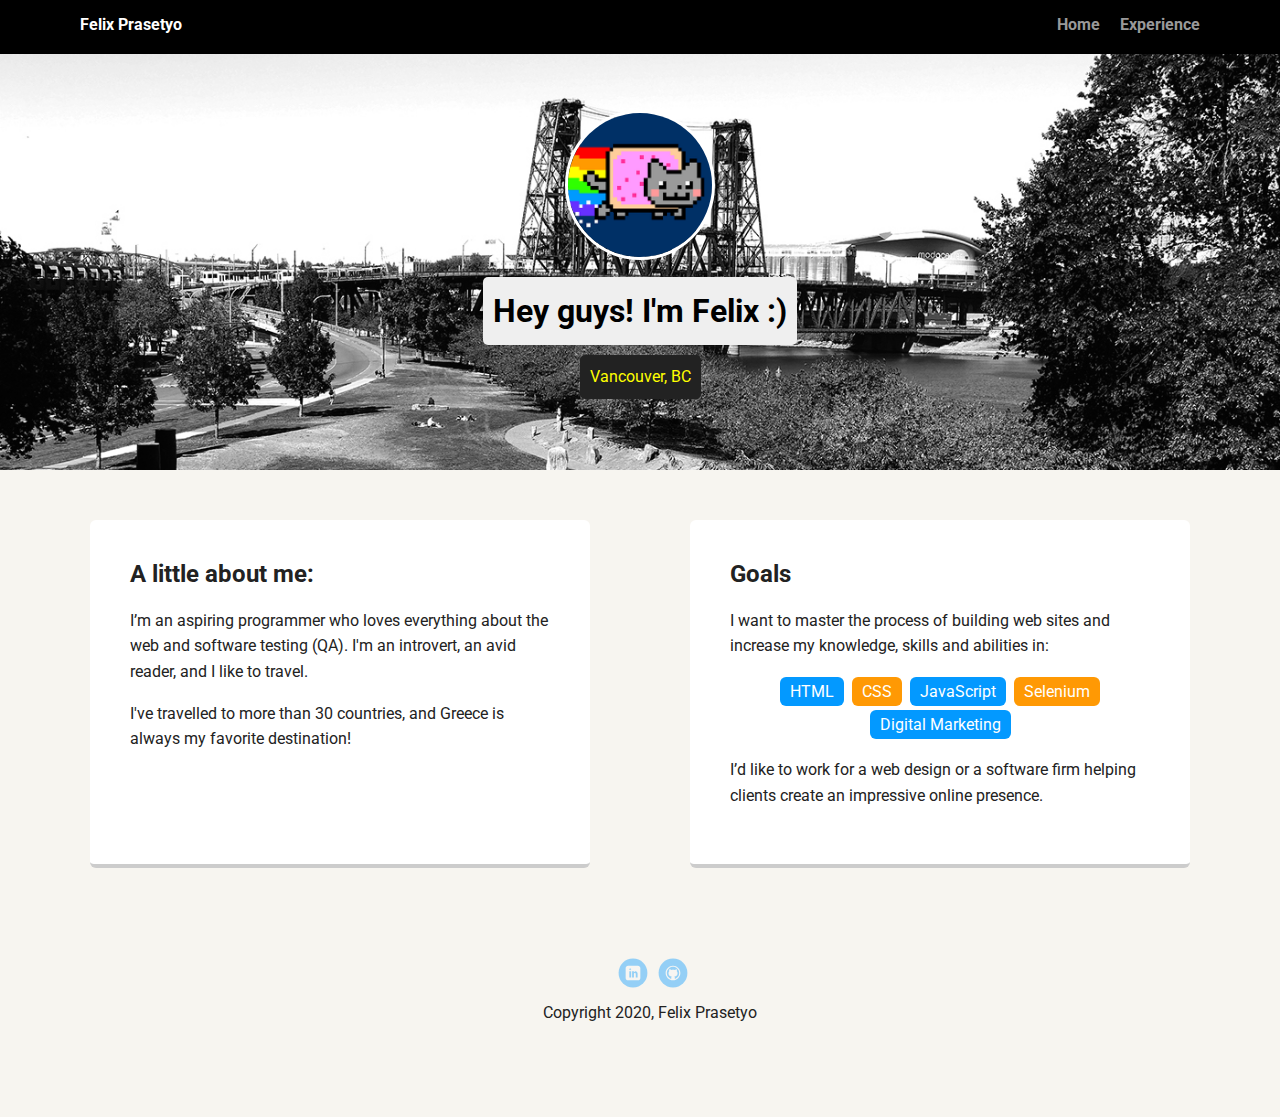
==== index.html @ b9310579 "Added some files" ====
<!doctype html>
<html lang="en">

<head>
    <meta charset="utf-8">
    <title>Jane Smith's Profile</title>
    <meta name="viewport" content="width=device-width, initial-scale=1.0">
    <link rel="stylesheet" href="styles.css">
    <link href="https://fonts.googleapis.com/css?family=Muli%7CRoboto:400,300,500,700,900" rel="stylesheet">
</head>

<body>

    <div class="main-nav">
        <ul class="nav">
            <li class="name">Felix Prasetyo</li>
            <li><a href="#">Home</a></li>
            <li><a href="#">Experience</a></li>
        </ul>
    </div>

    <header>
        <img src="images/me.png" alt="Drawing of Jane Smith" class="profile-image">
        <h1 class="tag name">Hey guys! I'm Felix :)</h1>
        <p class="tag location">Vancouver, BC</p>
    </header>

    <main class="flex">
        <div class="card">
            <h2>A little about me:</h2>
            <p>I’m an aspiring programmer who loves everything about the web and software testing (QA). I'm an introvert, an avid reader, and I like to travel.</p>
            <p>I've travelled to more than 30 countries, and Greece is always my favorite destination!</p>
        </div>

        <div class="card">
            <h2>Goals</h2>
            <p>I want to master the process of building web sites and increase my knowledge, skills and abilities in:</p>
            <ul class="skills">
                <li>HTML</li>
                <li>CSS</li>
                <li>JavaScript</li>
                <li>Selenium</li>
                <li>Digital Marketing</li>
            </ul>
            <p>I’d like to work for a web design or a software firm helping clients create an impressive online presence.</p>
        </div>

    </main>
    <footer>
        <ul>
            <li><a href="www.linkedin.com/in/felixprasetyo" class="social linkedin">LinkedIn</a></li>
            <li><a href="www.github.com/felixpei1597" class="social github">Github</a></li>
        </ul>
        <p class="copyright">Copyright 2020, Felix Prasetyo</p>
    </footer>
</body>

</html>
---- styles.css ----
/* Global Layout Set-up */
* { 
  box-sizing: border-box;
}
  
body {
  margin: 0;
  padding: 0;
  text-align: center;
  font-family: 'Roboto', sans-serif;
  color: #222;
  background: #f7f5f0;
}
/* Link Styles */

a {
  text-decoration: none;
  color: #999;
}
a:hover {
  color: #6633ff;
}

/* Section Styles */

.main-nav {
  width: 100%;
  background: black;
  min-height: 30px;
  padding: 10px;
  position: fixed;
  text-align: center;
}
.nav {
  display: flex;
  justify-content: space-around;
  font-weight: 700;
  list-style-type: none;
  margin: 0 auto;
  padding: 0;
}

.nav .name {
    display: block;
    margin-right: auto;
    color: white;
}
.nav li {
  padding: 5px 10px 10px 10px;
}
.nav a {
  transition: all .5s;
}
.nav a:hover {
  color: white
}

header {
  text-align: center;
  background: url('images/portland.jpg') no-repeat top center ;
  background-size: cover;
  overflow: hidden;
  padding-top: 60px;
}
header {
  line-height: 1.5;
}
header .profile-image {
  margin-top: 50px;
  width: 150px;
  height: 150px;
  border-radius: 50%;
  border: 3px solid white;
  transition: all .5s;
}
header .profile-image:hover {
  transform: scale(1.2) rotate(5deg);
}
.tag {
  background-color: #efefef;
  color: black;
  padding: 10px;
  border-radius: 5px;
  display: table;
  margin: 10px auto;
} 
.location {
  background-color: #222;
  color: yellow;
}
.card {
  margin: 30px;
  padding: 20px 40px 40px;
  max-width: 500px;
  text-align: left;
  background: #fff;
  border-bottom: 4px solid #ccc;
  border-radius: 6px;
  transition: all .5s;
}
.card:hover {
  border-color: #ff99ff;
}

ul.skills {
  padding: 0;
  text-align: center;
}

.skills li {
  border-radius: 6px;
  display: inline-block;
  background: #ff9904;
  color: white;
  padding: 5px 10px;
  margin: 2px;
}

.skills li:nth-child(odd) {
  background: #0399ff;
}

footer {
  width: 100%;
  min-height: 30px;
  padding: 20px 0 40px 20px;
}

footer .copyright {
  top: -8px;
  font-size: .75em;
}

footer ul {
  list-style-type: none;
  margin: 0;
  padding: 0;
}

footer ul li {
  display: inline-block;
}

a.social {
  display: inline-block;
  text-indent: -9999px;
  margin-left: 5px;
  width: 30px;
  height: 30px;
  background-size: 30px 30px;
  opacity: .4;
  transition: all .5s;
}
a.twitter {
  background-image: url(images/twitter.svg);
}
a.linkedin {
  background-image: url(images/linkedin.svg);
}
a.github {
  background-image: url(images/github.svg);
}
a.social:hover {
  opacity: 1;
}
.clearfix {
  clear: both;
}

/* Styles for larger screens */
@media screen and (min-width: 720px) {
  
  .flex {
      display: -ms-flexbox;      /* TWEENER - IE 10 */
      display: flex; 
      max-width: 1200px;
      -ms-flex-pack: distribute;
      justify-content: space-around;
      margin: 0 auto;
  }

  header {
    min-height: 470px;
  }

  .nav {
    max-width: 1200px;
    padding: 0 30px;
  }


  main {
    padding-top: 20px;
  }

  main p {
    line-height: 1.6em;
  }

  footer {
    font-size: 1.3em;
    max-width: 1200px;
    margin: 40px auto;
  }

}
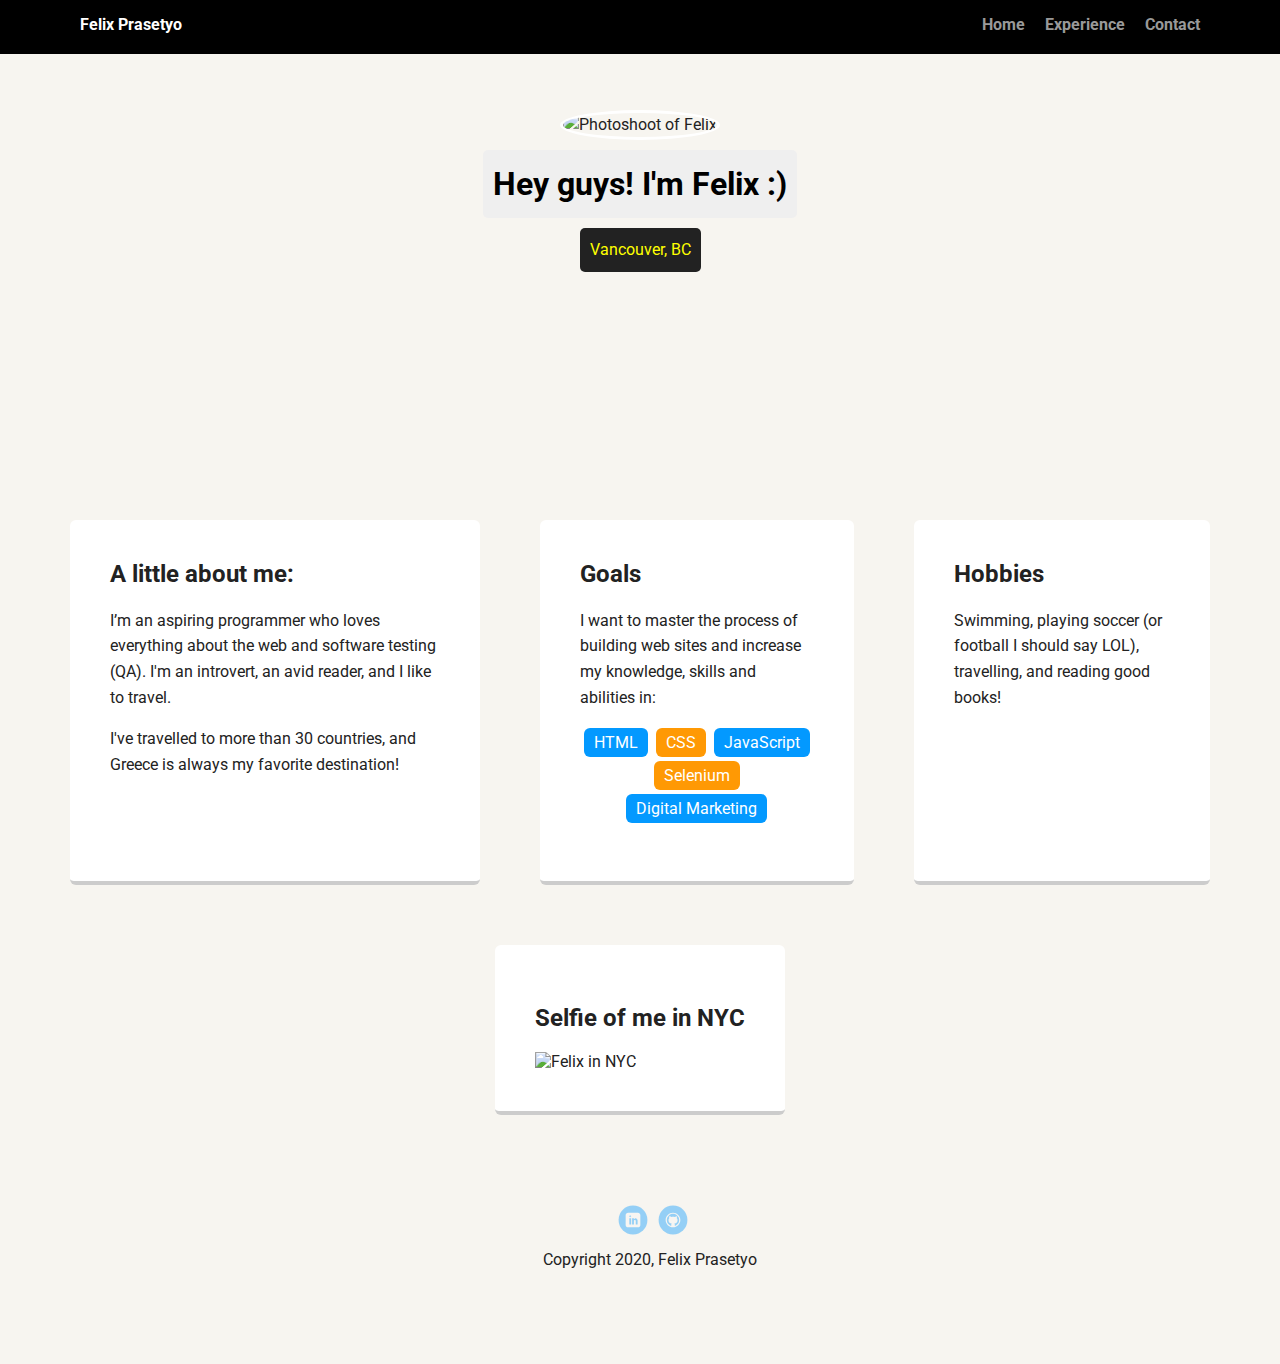
==== commit 723ee5e8: "Added some more files" ====
--- a/index.html
+++ b/index.html
@@ -3,7 +3,7 @@
 
 <head>
     <meta charset="utf-8">
-    <title>Jane Smith's Profile</title>
+    <title>Felix Prasetyo's Profile</title>
     <meta name="viewport" content="width=device-width, initial-scale=1.0">
     <link rel="stylesheet" href="styles.css">
     <link href="https://fonts.googleapis.com/css?family=Muli%7CRoboto:400,300,500,700,900" rel="stylesheet">
@@ -11,28 +11,29 @@
 
 <body>
 
-    <div class="main-nav">
+    <nav class="main-nav">
         <ul class="nav">
             <li class="name">Felix Prasetyo</li>
-            <li><a href="#">Home</a></li>
-            <li><a href="#">Experience</a></li>
+            <li><a href="index.html">Home</a></li>
+            <li><a href="experience.html">Experience</a></li>
+            <li><a href="contact.html">Contact</a></li>
         </ul>
-    </div>
+    </nav>
 
     <header>
-        <img src="images/me.png" alt="Drawing of Jane Smith" class="profile-image">
+        <img src="../my-personal-profile/images/iamfelixp.jpg" alt="Photoshoot of Felix" class="profile-image">
         <h1 class="tag name">Hey guys! I'm Felix :)</h1>
         <p class="tag location">Vancouver, BC</p>
     </header>
 
     <main class="flex">
-        <div class="card">
+        <section class="card">
             <h2>A little about me:</h2>
             <p>I’m an aspiring programmer who loves everything about the web and software testing (QA). I'm an introvert, an avid reader, and I like to travel.</p>
             <p>I've travelled to more than 30 countries, and Greece is always my favorite destination!</p>
-        </div>
+        </section>
 
-        <div class="card">
+        <section class="card">
             <h2>Goals</h2>
             <p>I want to master the process of building web sites and increase my knowledge, skills and abilities in:</p>
             <ul class="skills">
@@ -42,14 +43,26 @@
                 <li>Selenium</li>
                 <li>Digital Marketing</li>
             </ul>
-            <p>I’d like to work for a web design or a software firm helping clients create an impressive online presence.</p>
-        </div>
+        </section>
 
+        <section class="card">
+            <h2>Hobbies</h2>
+            <p>Swimming, playing soccer (or football I should say LOL), travelling, and reading good books!</p>
+        </section>
     </main>
+
+    <aside class="flex">
+        <section class="card">
+            <br>
+            <h2>Selfie of me in NYC</h2>
+            <img src="../my-personal-profile/images/iamfelixpnyc.jpg" width="400" height="400" alt="Felix in NYC">
+        </section>
+    </aside>
+
     <footer>
         <ul>
             <li><a href="www.linkedin.com/in/felixprasetyo" class="social linkedin">LinkedIn</a></li>
-            <li><a href="www.github.com/felixpei1597" class="social github">Github</a></li>
+            <li><a href="www.github.com/felixchang1597" class="social github">Github</a></li>
         </ul>
         <p class="copyright">Copyright 2020, Felix Prasetyo</p>
     </footer>
--- a/styles.css
+++ b/styles.css
@@ -1,43 +1,49 @@
 /* Global Layout Set-up */
-* { 
-  box-sizing: border-box;
-}
-  
+
+* {
+    box-sizing: border-box;
+}
+
 body {
-  margin: 0;
-  padding: 0;
-  text-align: center;
-  font-family: 'Roboto', sans-serif;
-  color: #222;
-  background: #f7f5f0;
-}
+    margin: 0;
+    padding: 0;
+    text-align: center;
+    font-family: 'Roboto', sans-serif;
+    color: #222;
+    background: #f7f5f0;
+}
+
+
 /* Link Styles */
 
 a {
-  text-decoration: none;
-  color: #999;
-}
+    text-decoration: none;
+    color: #999;
+}
+
 a:hover {
-  color: #6633ff;
-}
+    color: #6633ff;
+}
+
 
 /* Section Styles */
 
 .main-nav {
-  width: 100%;
-  background: black;
-  min-height: 30px;
-  padding: 10px;
-  position: fixed;
-  text-align: center;
-}
+    width: 100%;
+    background: black;
+    min-height: 30px;
+    padding: 10px;
+    position: fixed;
+    text-align: center;
+}
+
 .nav {
-  display: flex;
-  justify-content: space-around;
-  font-weight: 700;
-  list-style-type: none;
-  margin: 0 auto;
-  padding: 0;
+    display: flex;
+    justify-content: space-around;
+    font-weight: 700;
+    list-style-type: none;
+    margin: 0 auto;
+    padding: 0;
 }
 
 .nav .name {
@@ -45,163 +51,172 @@
     margin-right: auto;
     color: white;
 }
+
 .nav li {
-  padding: 5px 10px 10px 10px;
-}
+    padding: 5px 10px 10px 10px;
+}
+
 .nav a {
-  transition: all .5s;
-}
+    transition: all .5s;
+}
+
 .nav a:hover {
-  color: white
+    color: white
 }
 
 header {
-  text-align: center;
-  background: url('images/portland.jpg') no-repeat top center ;
-  background-size: cover;
-  overflow: hidden;
-  padding-top: 60px;
-}
+    text-align: center;
+    background: url('../my-personal-profile/images/vancouver.jpg') no-repeat top center;
+    background-size: cover;
+    overflow: hidden;
+    padding-top: 60px;
+}
+
 header {
-  line-height: 1.5;
-}
+    line-height: 1.5;
+}
+
 header .profile-image {
-  margin-top: 50px;
-  width: 150px;
-  height: 150px;
-  border-radius: 50%;
-  border: 3px solid white;
-  transition: all .5s;
-}
+    margin-top: 50px;
+    width: 150px;
+    height: 150px;
+    border-radius: 100%;
+    border: 3px solid white;
+    transition: all .5s;
+}
+
 header .profile-image:hover {
-  transform: scale(1.2) rotate(5deg);
-}
+    transform: scale(2) rotate(180deg);
+}
+
 .tag {
-  background-color: #efefef;
-  color: black;
-  padding: 10px;
-  border-radius: 5px;
-  display: table;
-  margin: 10px auto;
-} 
+    background-color: #efefef;
+    color: black;
+    padding: 10px;
+    border-radius: 5px;
+    display: table;
+    margin: 10px auto;
+}
+
 .location {
-  background-color: #222;
-  color: yellow;
-}
+    background-color: #222;
+    color: yellow;
+}
+
 .card {
-  margin: 30px;
-  padding: 20px 40px 40px;
-  max-width: 500px;
-  text-align: left;
-  background: #fff;
-  border-bottom: 4px solid #ccc;
-  border-radius: 6px;
-  transition: all .5s;
-}
+    margin: 30px;
+    padding: 20px 40px 40px;
+    max-width: 500px;
+    text-align: left;
+    background: #fff;
+    border-bottom: 4px solid #ccc;
+    border-radius: 6px;
+    transition: all .5s;
+}
+
 .card:hover {
-  border-color: #ff99ff;
+    border-color: #ff99ff;
 }
 
 ul.skills {
-  padding: 0;
-  text-align: center;
+    padding: 0;
+    text-align: center;
 }
 
 .skills li {
-  border-radius: 6px;
-  display: inline-block;
-  background: #ff9904;
-  color: white;
-  padding: 5px 10px;
-  margin: 2px;
+    border-radius: 6px;
+    display: inline-block;
+    background: #ff9904;
+    color: white;
+    padding: 5px 10px;
+    margin: 2px;
 }
 
 .skills li:nth-child(odd) {
-  background: #0399ff;
+    background: #0399ff;
 }
 
 footer {
-  width: 100%;
-  min-height: 30px;
-  padding: 20px 0 40px 20px;
+    width: 100%;
+    min-height: 30px;
+    padding: 20px 0 40px 20px;
 }
 
 footer .copyright {
-  top: -8px;
-  font-size: .75em;
+    top: -8px;
+    font-size: .75em;
 }
 
 footer ul {
-  list-style-type: none;
-  margin: 0;
-  padding: 0;
+    list-style-type: none;
+    margin: 0;
+    padding: 0;
 }
 
 footer ul li {
-  display: inline-block;
+    display: inline-block;
 }
 
 a.social {
-  display: inline-block;
-  text-indent: -9999px;
-  margin-left: 5px;
-  width: 30px;
-  height: 30px;
-  background-size: 30px 30px;
-  opacity: .4;
-  transition: all .5s;
-}
+    display: inline-block;
+    text-indent: -9999px;
+    margin-left: 5px;
+    width: 30px;
+    height: 30px;
+    background-size: 30px 30px;
+    opacity: .4;
+    transition: all .5s;
+}
+
 a.twitter {
-  background-image: url(images/twitter.svg);
-}
+    background-image: url(images/twitter.svg);
+}
+
 a.linkedin {
-  background-image: url(images/linkedin.svg);
-}
+    background-image: url(images/linkedin.svg);
+}
+
 a.github {
-  background-image: url(images/github.svg);
-}
+    background-image: url(images/github.svg);
+}
+
 a.social:hover {
-  opacity: 1;
-}
+    opacity: 1;
+}
+
 .clearfix {
-  clear: both;
-}
+    clear: both;
+}
+
 
 /* Styles for larger screens */
+
 @media screen and (min-width: 720px) {
-  
-  .flex {
-      display: -ms-flexbox;      /* TWEENER - IE 10 */
-      display: flex; 
-      max-width: 1200px;
-      -ms-flex-pack: distribute;
-      justify-content: space-around;
-      margin: 0 auto;
-  }
-
-  header {
-    min-height: 470px;
-  }
-
-  .nav {
-    max-width: 1200px;
-    padding: 0 30px;
-  }
-
-
-  main {
-    padding-top: 20px;
-  }
-
-  main p {
-    line-height: 1.6em;
-  }
-
-  footer {
-    font-size: 1.3em;
-    max-width: 1200px;
-    margin: 40px auto;
-  }
-
-}
-
+    .flex {
+        display: -ms-flexbox;
+        /* TWEENER - IE 10 */
+        display: flex;
+        max-width: 1200px;
+        -ms-flex-pack: distribute;
+        justify-content: space-around;
+        margin: 0 auto;
+    }
+    header {
+        min-height: 470px;
+    }
+    .nav {
+        max-width: 1200px;
+        padding: 0 30px;
+    }
+    main {
+        padding-top: 20px;
+    }
+    main p {
+        line-height: 1.6em;
+    }
+    footer {
+        font-size: 1.3em;
+        max-width: 1200px;
+        margin: 40px auto;
+    }
+}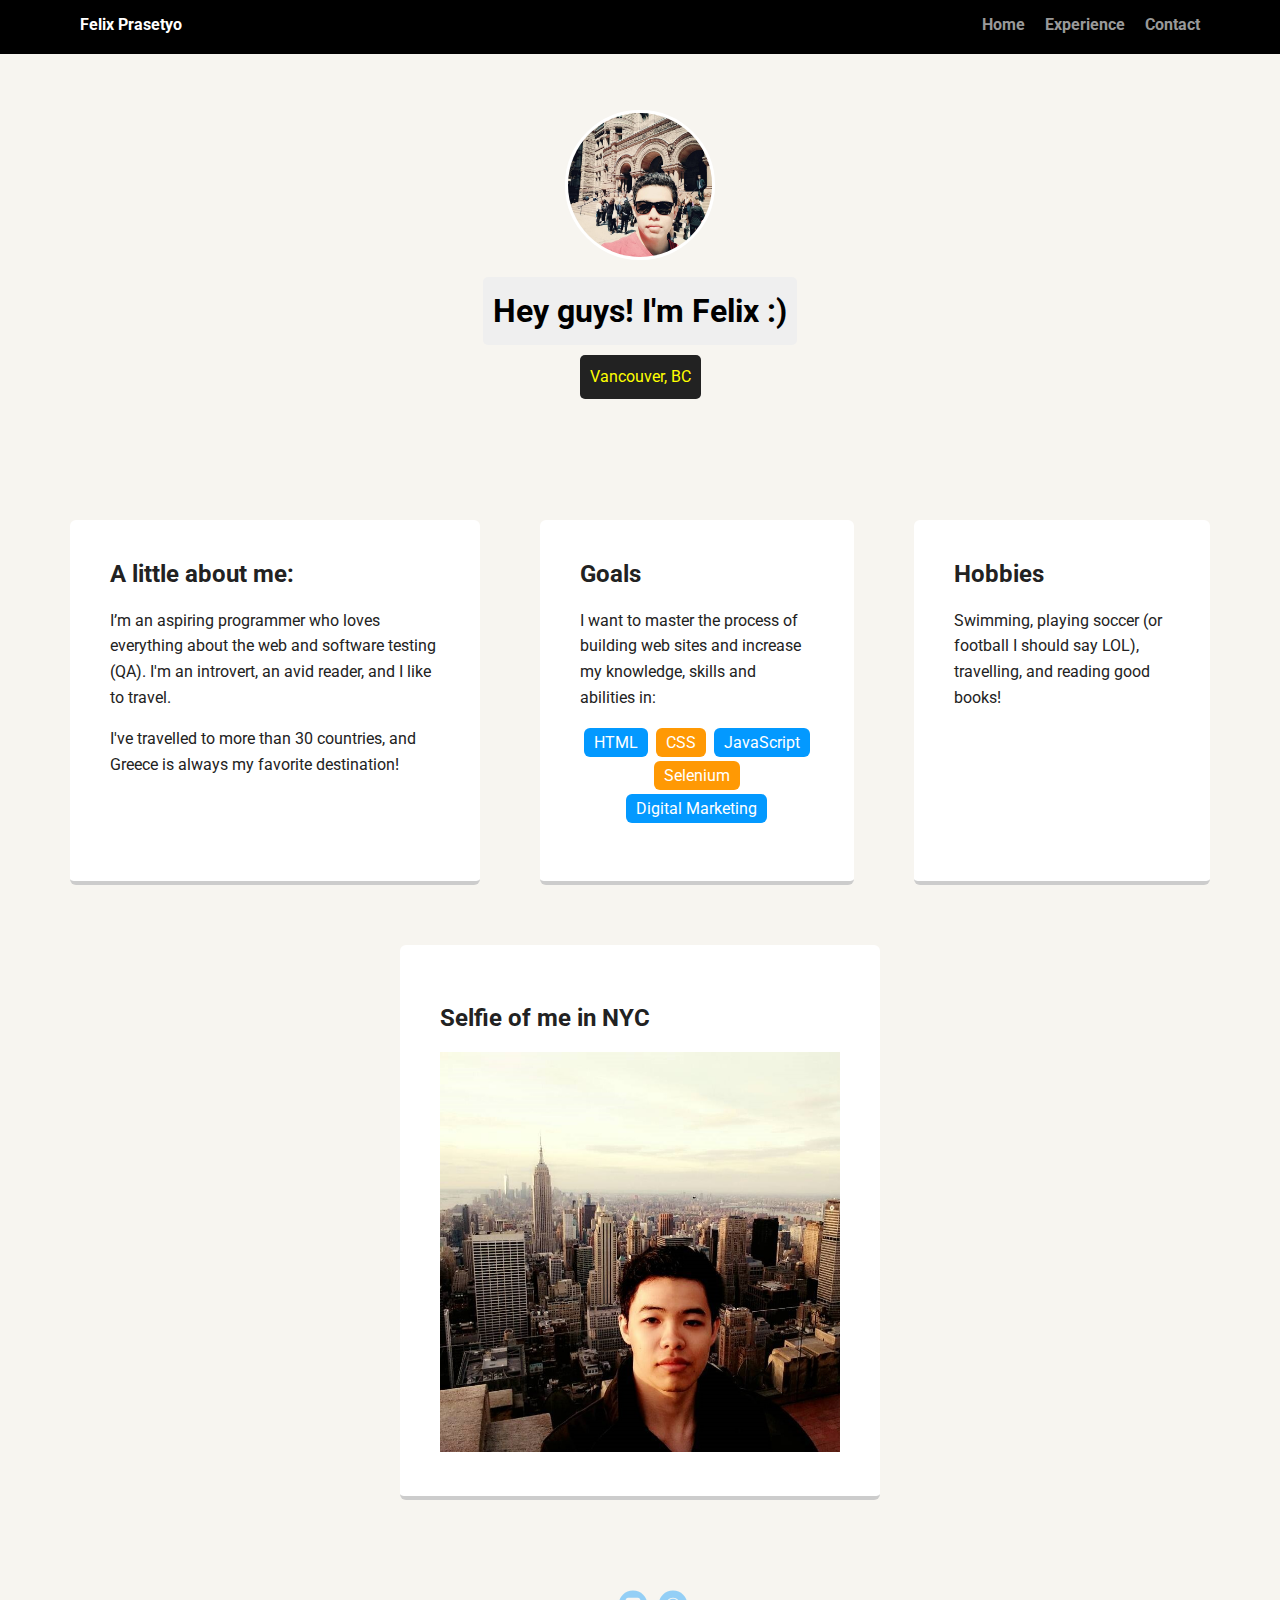
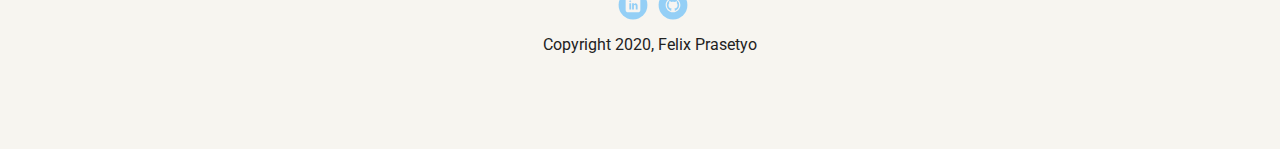
==== commit 5dad2a7a: "Fixed the image thing" ====
--- a/index.html
+++ b/index.html
@@ -21,7 +21,7 @@
     </nav>
 
     <header>
-        <img src="../my-personal-profile/images/iamfelixp.jpg" alt="Photoshoot of Felix" class="profile-image">
+        <img src="images/iamfelixp.jpg" alt="Photoshoot of Felix" class="profile-image">
         <h1 class="tag name">Hey guys! I'm Felix :)</h1>
         <p class="tag location">Vancouver, BC</p>
     </header>
@@ -55,7 +55,7 @@
         <section class="card">
             <br>
             <h2>Selfie of me in NYC</h2>
-            <img src="../my-personal-profile/images/iamfelixpnyc.jpg" width="400" height="400" alt="Felix in NYC">
+            <img src="images/iamfelixpnyc.jpg" width="400" height="400" alt="Felix in NYC">
         </section>
     </aside>
 
